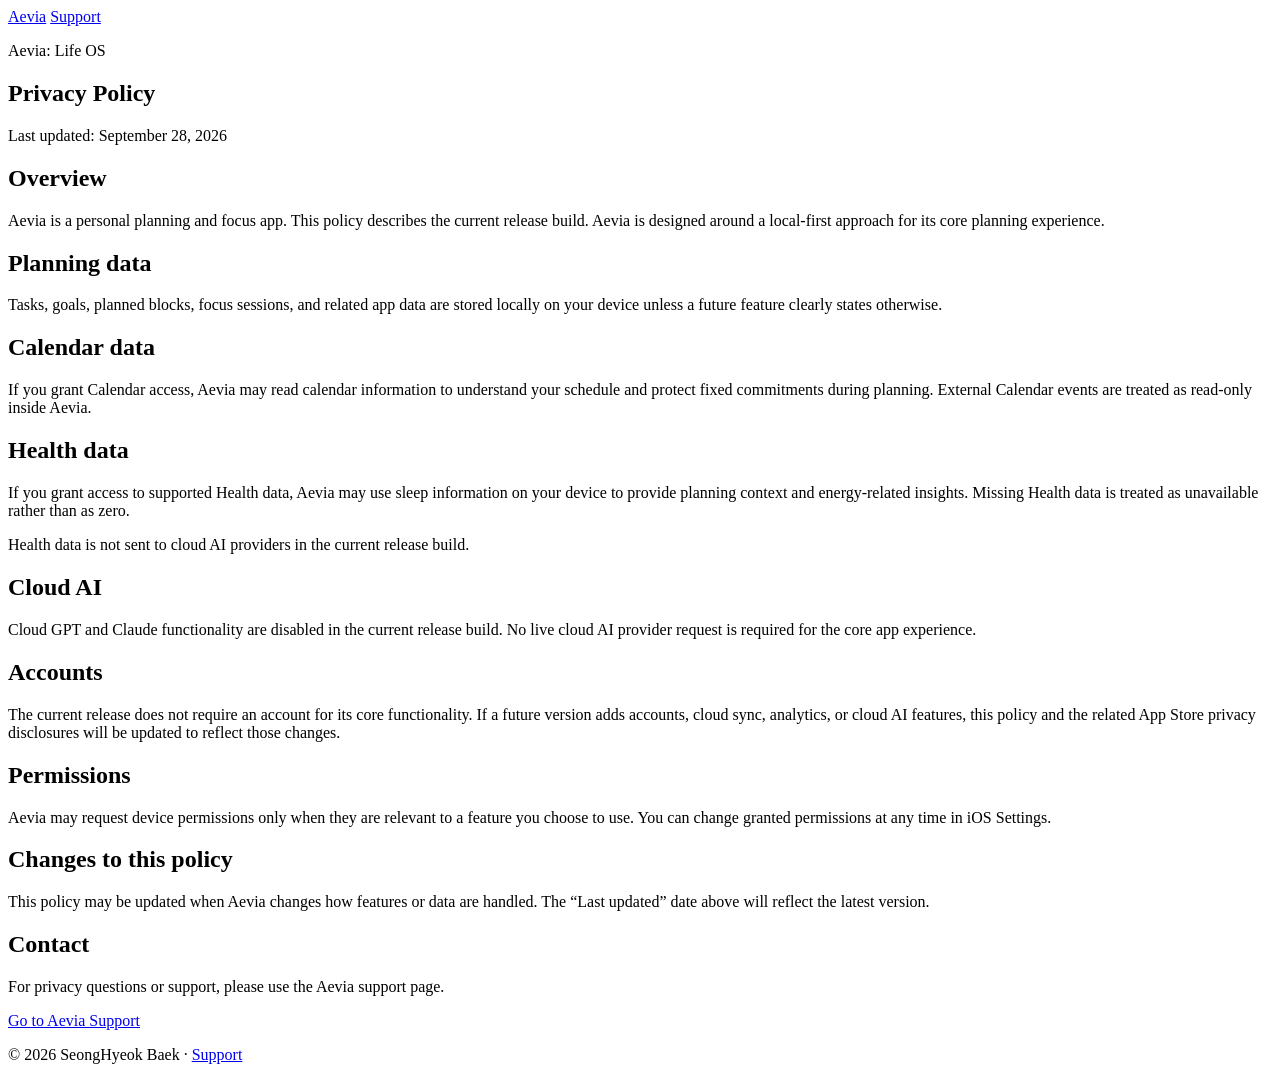
==== privacy.html @ ee824fc6 "Add Aevia privacy policy" ====
<!doctype html>
<html lang="en">
<head>
  <meta charset="utf-8">
  <meta name="viewport" content="width=device-width, initial-scale=1, viewport-fit=cover">
  <title>Aevia Privacy Policy</title>
  <meta name="description" content="Privacy Policy for Aevia: Life OS.">
  <link rel="stylesheet" href="styles.css">
</head>
<body>
  <main class="shell">
    <nav class="nav">
      <a class="brand" href="./">Aevia</a>
      <a href="./">Support</a>
    </nav>

    <section class="hero compact">
      <p class="eyebrow">Aevia: Life OS</p>
      <h1>Privacy Policy</h1>
      <p class="lede">Last updated: September 28, 2026</p>
    </section>

    <section class="prose">
      <h2>Overview</h2>
      <p>Aevia is a personal planning and focus app. This policy describes the current release build. Aevia is designed around a local-first approach for its core planning experience.</p>

      <h2>Planning data</h2>
      <p>Tasks, goals, planned blocks, focus sessions, and related app data are stored locally on your device unless a future feature clearly states otherwise.</p>

      <h2>Calendar data</h2>
      <p>If you grant Calendar access, Aevia may read calendar information to understand your schedule and protect fixed commitments during planning. External Calendar events are treated as read-only inside Aevia.</p>

      <h2>Health data</h2>
      <p>If you grant access to supported Health data, Aevia may use sleep information on your device to provide planning context and energy-related insights. Missing Health data is treated as unavailable rather than as zero.</p>
      <p>Health data is not sent to cloud AI providers in the current release build.</p>

      <h2>Cloud AI</h2>
      <p>Cloud GPT and Claude functionality are disabled in the current release build. No live cloud AI provider request is required for the core app experience.</p>

      <h2>Accounts</h2>
      <p>The current release does not require an account for its core functionality. If a future version adds accounts, cloud sync, analytics, or cloud AI features, this policy and the related App Store privacy disclosures will be updated to reflect those changes.</p>

      <h2>Permissions</h2>
      <p>Aevia may request device permissions only when they are relevant to a feature you choose to use. You can change granted permissions at any time in iOS Settings.</p>

      <h2>Changes to this policy</h2>
      <p>This policy may be updated when Aevia changes how features or data are handled. The “Last updated” date above will reflect the latest version.</p>

      <h2>Contact</h2>
      <p>For privacy questions or support, please use the Aevia support page.</p>
      <p><a class="inline-link" href="./">Go to Aevia Support</a></p>
    </section>

    <footer>
      <span>© 2026 SeongHyeok Baek</span>
      <span>·</span>
      <a href="./">Support</a>
    </footer>
  </main>
</body>
</html>
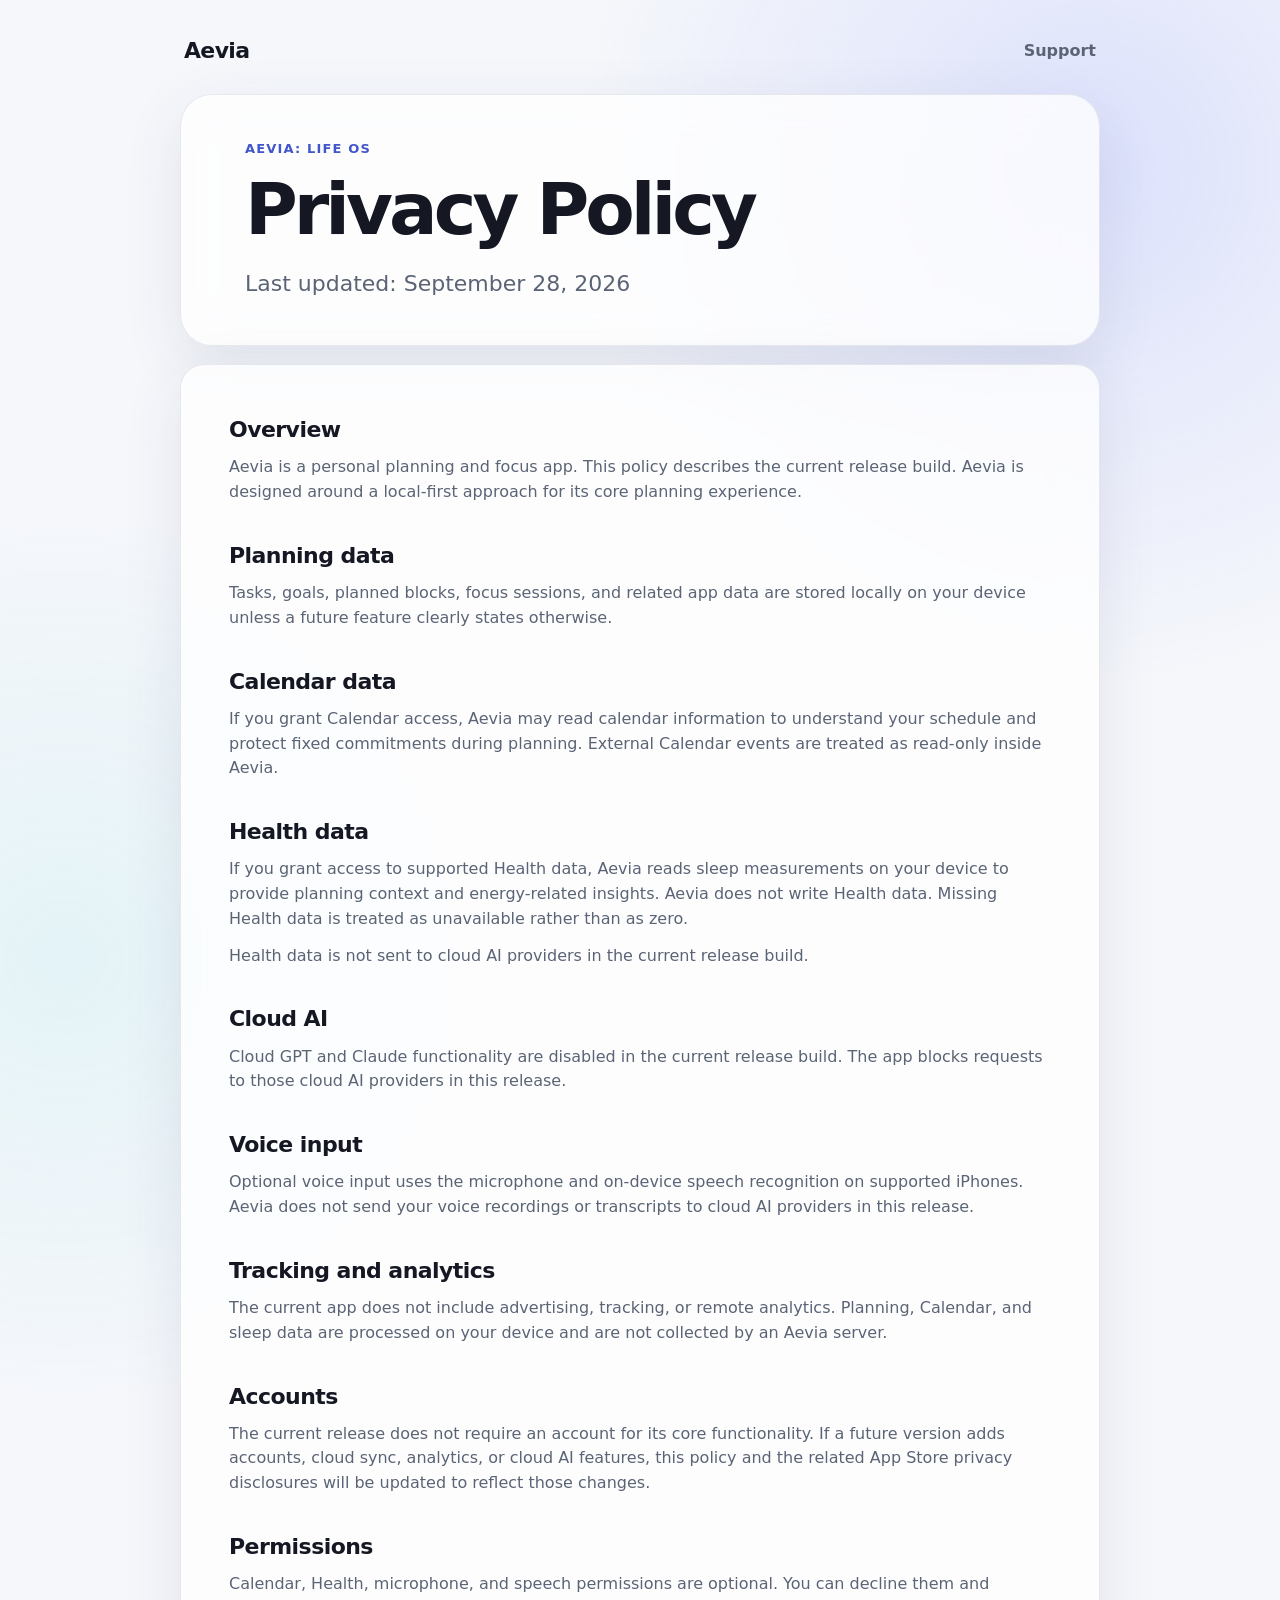
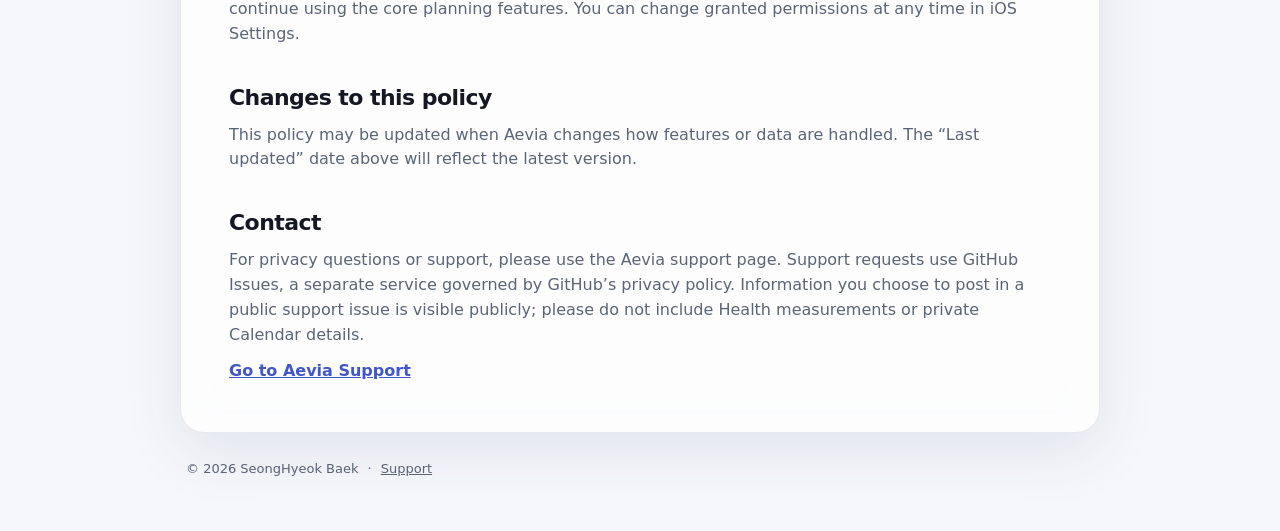
==== commit caf8d623: "docs: clarify v1.0 on-device Health and voice privacy" ====
--- a/privacy.html
+++ b/privacy.html
@@ -31,23 +31,29 @@
       <p>If you grant Calendar access, Aevia may read calendar information to understand your schedule and protect fixed commitments during planning. External Calendar events are treated as read-only inside Aevia.</p>
 
       <h2>Health data</h2>
-      <p>If you grant access to supported Health data, Aevia may use sleep information on your device to provide planning context and energy-related insights. Missing Health data is treated as unavailable rather than as zero.</p>
+      <p>If you grant access to supported Health data, Aevia reads sleep measurements on your device to provide planning context and energy-related insights. Aevia does not write Health data. Missing Health data is treated as unavailable rather than as zero.</p>
       <p>Health data is not sent to cloud AI providers in the current release build.</p>
 
       <h2>Cloud AI</h2>
-      <p>Cloud GPT and Claude functionality are disabled in the current release build. No live cloud AI provider request is required for the core app experience.</p>
+      <p>Cloud GPT and Claude functionality are disabled in the current release build. The app blocks requests to those cloud AI providers in this release.</p>
+
+      <h2>Voice input</h2>
+      <p>Optional voice input uses the microphone and on-device speech recognition on supported iPhones. Aevia does not send your voice recordings or transcripts to cloud AI providers in this release.</p>
+
+      <h2>Tracking and analytics</h2>
+      <p>The current app does not include advertising, tracking, or remote analytics. Planning, Calendar, and sleep data are processed on your device and are not collected by an Aevia server.</p>
 
       <h2>Accounts</h2>
       <p>The current release does not require an account for its core functionality. If a future version adds accounts, cloud sync, analytics, or cloud AI features, this policy and the related App Store privacy disclosures will be updated to reflect those changes.</p>
 
       <h2>Permissions</h2>
-      <p>Aevia may request device permissions only when they are relevant to a feature you choose to use. You can change granted permissions at any time in iOS Settings.</p>
+      <p>Calendar, Health, microphone, and speech permissions are optional. You can decline them and continue using the core planning features. You can change granted permissions at any time in iOS Settings.</p>
 
       <h2>Changes to this policy</h2>
       <p>This policy may be updated when Aevia changes how features or data are handled. The “Last updated” date above will reflect the latest version.</p>
 
       <h2>Contact</h2>
-      <p>For privacy questions or support, please use the Aevia support page.</p>
+      <p>For privacy questions or support, please use the Aevia support page. Support requests use GitHub Issues, a separate service governed by GitHub’s privacy policy. Information you choose to post in a public support issue is visible publicly; please do not include Health measurements or private Calendar details.</p>
       <p><a class="inline-link" href="./">Go to Aevia Support</a></p>
     </section>
 
--- a/styles.css
+++ b/styles.css
@@ -0,0 +1,100 @@
+:root {
+  color-scheme: light dark;
+  --bg: #f5f7fb;
+  --surface: rgba(255,255,255,.78);
+  --surface-strong: rgba(255,255,255,.94);
+  --text: #151823;
+  --muted: #5b6475;
+  --line: rgba(38,50,76,.10);
+  --accent: #4056c9;
+  --accent-soft: #e8ebff;
+  --shadow: 0 18px 60px rgba(46,59,96,.10);
+}
+@media (prefers-color-scheme: dark) {
+  :root {
+    --bg: #0f1118;
+    --surface: rgba(28,31,43,.78);
+    --surface-strong: rgba(31,35,48,.94);
+    --text: #f5f7ff;
+    --muted: #aeb6c7;
+    --line: rgba(255,255,255,.10);
+    --accent: #93a2ff;
+    --accent-soft: #20284f;
+    --shadow: 0 18px 60px rgba(0,0,0,.22);
+  }
+}
+* { box-sizing: border-box; }
+html { background: var(--bg); }
+body {
+  margin: 0;
+  font-family: -apple-system, BlinkMacSystemFont, "SF Pro Text", Inter, system-ui, sans-serif;
+  background:
+    radial-gradient(circle at 85% 8%, rgba(95,111,255,.16), transparent 32rem),
+    radial-gradient(circle at 5% 45%, rgba(73,205,214,.10), transparent 28rem),
+    var(--bg);
+  color: var(--text);
+  line-height: 1.55;
+}
+a { color: inherit; }
+.shell { width: min(920px, calc(100% - 32px)); margin: 0 auto; padding: 20px 0 52px; }
+.nav {
+  display: flex; align-items: center; justify-content: space-between;
+  padding: 14px 4px 26px;
+}
+.nav a { text-decoration: none; color: var(--muted); font-weight: 600; }
+.nav .brand { color: var(--text); font-size: 22px; letter-spacing: -.03em; }
+.hero {
+  padding: 64px clamp(24px, 6vw, 64px);
+  border: 1px solid var(--line);
+  background: var(--surface);
+  backdrop-filter: blur(24px);
+  -webkit-backdrop-filter: blur(24px);
+  border-radius: 32px;
+  box-shadow: var(--shadow);
+}
+.hero.compact { padding-top: 44px; padding-bottom: 44px; }
+.eyebrow {
+  margin: 0 0 14px; color: var(--accent); font-weight: 700;
+  font-size: 13px; letter-spacing: .09em; text-transform: uppercase;
+}
+h1 { margin: 0; font-size: clamp(44px, 8vw, 72px); line-height: 1; letter-spacing: -.055em; }
+.lede { max-width: 620px; margin: 22px 0 0; color: var(--muted); font-size: clamp(18px, 3vw, 22px); }
+.actions { display: flex; gap: 12px; flex-wrap: wrap; margin-top: 32px; }
+.button {
+  display: inline-flex; min-height: 48px; align-items: center; justify-content: center;
+  padding: 0 20px; border-radius: 999px; font-weight: 700; text-decoration: none;
+}
+.button.primary { background: var(--accent); color: white; }
+.button.secondary { background: var(--surface-strong); border: 1px solid var(--line); color: var(--text); }
+.grid {
+  display: grid; grid-template-columns: repeat(2, minmax(0, 1fr));
+  gap: 16px; margin-top: 18px;
+}
+.card, .note, .prose {
+  border: 1px solid var(--line); background: var(--surface);
+  backdrop-filter: blur(20px); -webkit-backdrop-filter: blur(20px);
+  border-radius: 24px; box-shadow: var(--shadow);
+}
+.card { padding: 24px; }
+.card h2, .note h2, .prose h2 { margin: 0 0 8px; letter-spacing: -.025em; }
+.card p, .note p, .prose p { color: var(--muted); margin: 0; }
+.note { padding: 26px; margin-top: 16px; }
+.prose { margin-top: 18px; padding: clamp(24px, 5vw, 48px); }
+.prose h2 { margin-top: 34px; font-size: 22px; }
+.prose h2:first-child { margin-top: 0; }
+.prose p + p { margin-top: 12px; }
+.inline-link { color: var(--accent); font-weight: 700; }
+footer {
+  display: flex; flex-wrap: wrap; gap: 9px; align-items: center;
+  padding: 26px 6px 0; color: var(--muted); font-size: 13px;
+}
+footer a { color: var(--muted); }
+@media (max-width: 640px) {
+  .shell { width: min(100% - 20px, 920px); }
+  .hero { padding: 44px 24px; border-radius: 26px; }
+  .grid { grid-template-columns: 1fr; }
+  h1 { font-size: 48px; }
+}
+@media (prefers-reduced-transparency: reduce) {
+  .hero, .card, .note, .prose { backdrop-filter: none; -webkit-backdrop-filter: none; background: var(--surface-strong); }
+}
